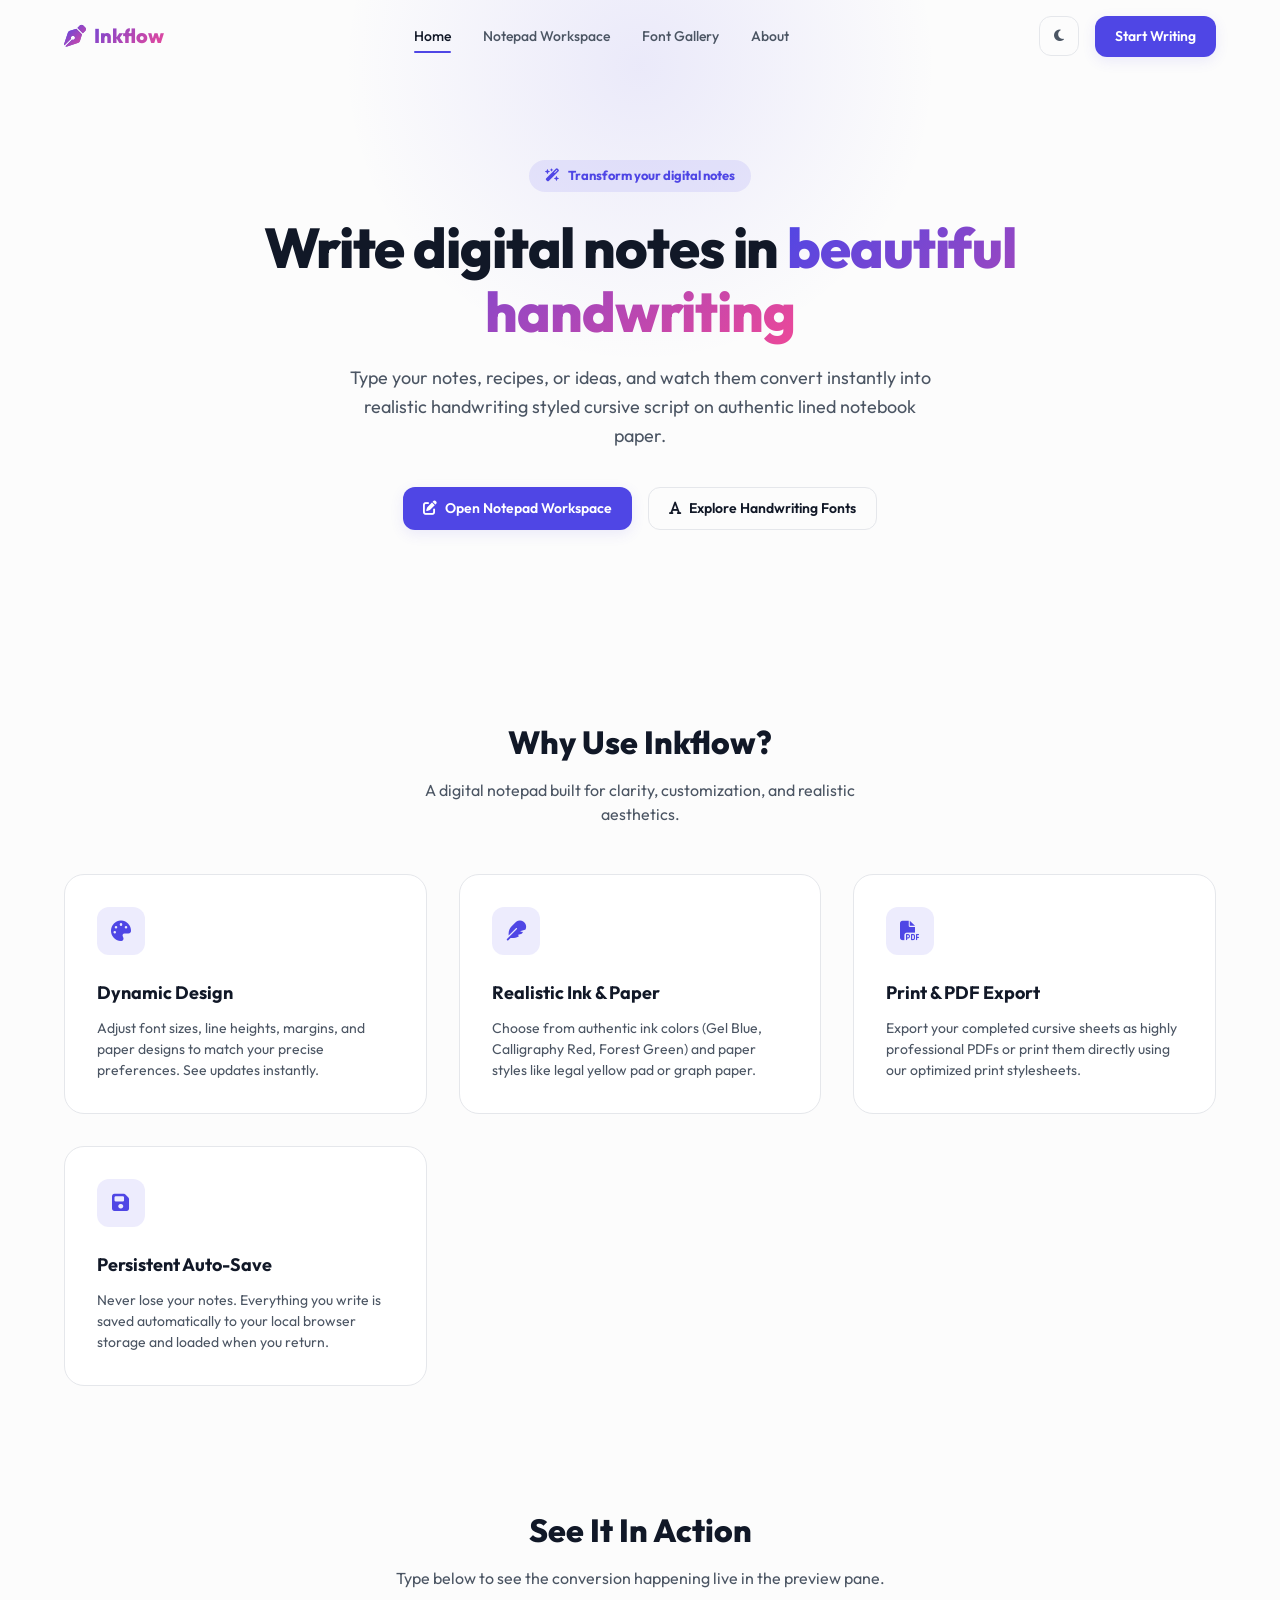
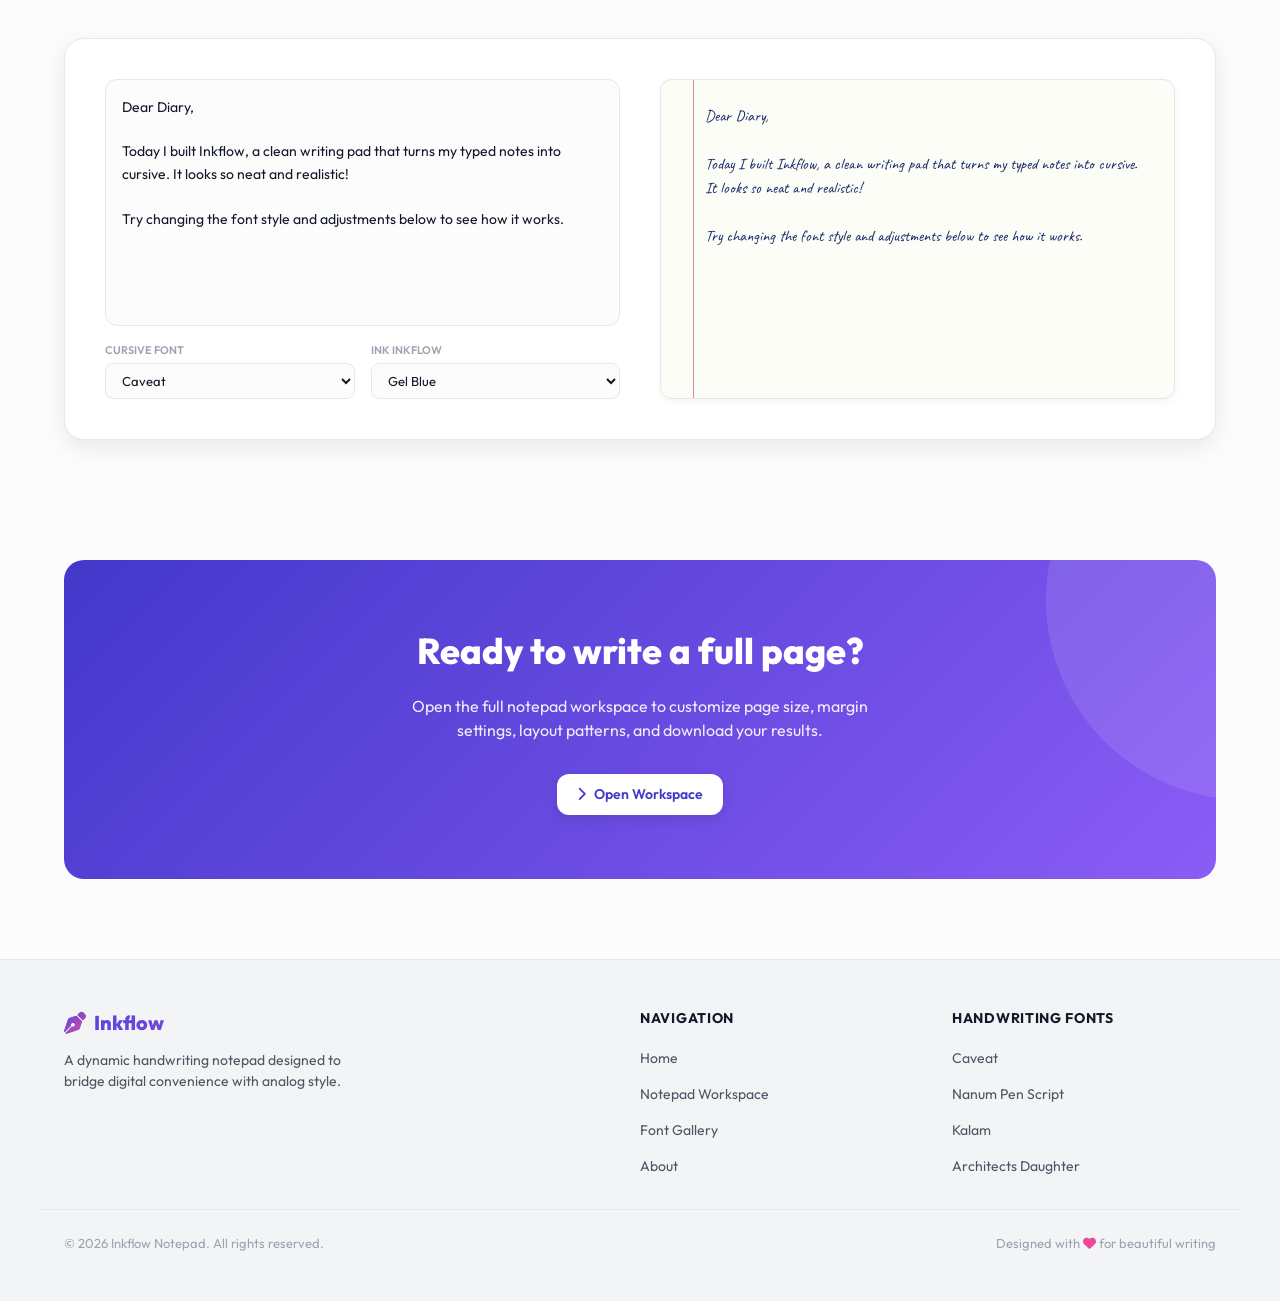
==== index.html @ 98b2b2d3 "Initial commit: Inkflow Notepad - handwriting web app with custom fonts, stamp feature, editor works" ====
<!DOCTYPE html>
<html lang="en" data-theme="light">
<head>
  <meta charset="UTF-8">
  <meta name="viewport" content="width=device-width, initial-scale=1.0">
  <title>Inkflow Notepad - Beautiful Typed Handwriting</title>
  <meta name="description" content="Generate beautiful cursive handwriting notebook pages from your typed text. Customize fonts, line spacing, margins, paper styling, and print or export as PDF.">
  <link rel="stylesheet" href="https://cdnjs.cloudflare.com/ajax/libs/font-awesome/6.4.0/css/all.min.css">
  <link rel="stylesheet" href="css/global.css">
  <link rel="stylesheet" href="css/landing.css">
</head>
<body>

  <!-- Navigation Header -->
  <header>
    <div class="container nav-container">
      <a href="index.html" class="logo">
        <i class="fa-solid fa-pen-nib"></i> Inkflow
      </a>
      <nav class="nav-links">
        <a href="index.html" class="nav-link active">Home</a>
        <a href="editor.html" class="nav-link">Notepad Workspace</a>
        <a href="fonts.html" class="nav-link">Font Gallery</a>
        <a href="about.html" class="nav-link">About</a>
      </nav>
      <div class="nav-actions">
        <button id="theme-toggle" class="theme-btn" aria-label="Toggle Theme">
          <i class="fa-solid fa-moon"></i>
          <i class="fa-solid fa-sun"></i>
        </button>
        <a href="editor.html" class="btn btn-primary">Start Writing</a>
        <button id="menu-toggle" class="menu-btn" aria-label="Toggle Mobile Menu">
          <i class="fa-solid fa-bars"></i>
        </button>
      </div>
    </div>
  </header>

  <!-- Hero Section -->
  <section class="hero">
    <div class="container">
      <div class="hero-tag">
        <i class="fa-solid fa-wand-magic-sparkles"></i> Transform your digital notes
      </div>
      <h1 class="hero-title">Write digital notes in <span>beautiful handwriting</span></h1>
      <p class="hero-subtitle">
        Type your notes, recipes, or ideas, and watch them convert instantly into realistic handwriting styled cursive script on authentic lined notebook paper.
      </p>
      <div class="hero-actions">
        <a href="editor.html" class="btn btn-primary btn-lg"><i class="fa-solid fa-pen-to-square"></i> Open Notepad Workspace</a>
        <a href="fonts.html" class="btn btn-secondary btn-lg"><i class="fa-solid fa-font"></i> Explore Handwriting Fonts</a>
      </div>
    </div>
  </section>

  <!-- Features Section -->
  <section class="features">
    <div class="container">
      <div class="section-header">
        <h2 class="section-title">Why Use Inkflow?</h2>
        <p class="section-subtitle">A digital notepad built for clarity, customization, and realistic aesthetics.</p>
      </div>
      <div class="features-grid">
        <div class="feature-card">
          <div class="feature-icon"><i class="fa-solid fa-palette"></i></div>
          <h3 class="feature-title">Dynamic Design</h3>
          <p class="feature-desc">Adjust font sizes, line heights, margins, and paper designs to match your precise preferences. See updates instantly.</p>
        </div>
        <div class="feature-card">
          <div class="feature-icon"><i class="fa-solid fa-feather"></i></div>
          <h3 class="feature-title">Realistic Ink & Paper</h3>
          <p class="feature-desc">Choose from authentic ink colors (Gel Blue, Calligraphy Red, Forest Green) and paper styles like legal yellow pad or graph paper.</p>
        </div>
        <div class="feature-card">
          <div class="feature-icon"><i class="fa-solid fa-file-pdf"></i></div>
          <h3 class="feature-title">Print & PDF Export</h3>
          <p class="feature-desc">Export your completed cursive sheets as highly professional PDFs or print them directly using our optimized print stylesheets.</p>
        </div>
        <div class="feature-card">
          <div class="feature-icon"><i class="fa-solid fa-floppy-disk"></i></div>
          <h3 class="feature-title">Persistent Auto-Save</h3>
          <p class="feature-desc">Never lose your notes. Everything you write is saved automatically to your local browser storage and loaded when you return.</p>
        </div>
      </div>
    </div>
  </section>

  <!-- Sandbox Section -->
  <section class="sandbox-section">
    <div class="container">
      <div class="section-header">
        <h2 class="section-title">See It In Action</h2>
        <p class="section-subtitle">Type below to see the conversion happening live in the preview pane.</p>
      </div>
      <div class="sandbox-container">
        <!-- Input Area -->
        <div class="sandbox-input-area">
          <textarea id="sandbox-txt" class="sandbox-textarea" placeholder="Type something here to see it convert...">Dear Diary,

Today I built Inkflow, a clean writing pad that turns my typed notes into cursive. It looks so neat and realistic!

Try changing the font style and adjustments below to see how it works.</textarea>
          <div class="sandbox-controls">
            <div class="sandbox-control-group">
              <label for="sb-font">Cursive Font</label>
              <select id="sb-font" class="sandbox-select">
                <option value="'Caveat', cursive">Caveat</option>
                <option value="'Nanum Pen Script', cursive">Nanum Pen Script</option>
                <option value="'Kalam', cursive">Kalam</option>
                <option value="'Architects Daughter', cursive">Architects Daughter</option>
                <option value="'Patrick Hand', cursive">Patrick Hand</option>
                <option value='"Playwrite IN", cursive'>Playwrite IN</option>
                <option value="'Tillana', cursive">Tillana</option>
                <option value="'Dekko', cursive">Dekko</option>
                <option value="'MyHandwriting', cursive">✍ MyHandwriting (Custom)</option>
              </select>
            </div>
            <div class="sandbox-control-group">
              <label for="sb-ink">Ink Inkflow</label>
              <select id="sb-ink" class="sandbox-select">
                <option value="#1a2a6c">Gel Blue</option>
                <option value="#1f2937">Ballpoint Black</option>
                <option value="#991b1b">Calligraphy Red</option>
                <option value="#065f46">Forest Green</option>
              </select>
            </div>
          </div>
        </div>

        <!-- Output Area -->
        <div class="sandbox-output-area">
          <div id="sb-paper" class="sandbox-paper">
            <div class="sandbox-margin-line"></div>
            <div id="sb-out" class="sandbox-text-out"></div>
          </div>
        </div>
      </div>
    </div>
  </section>

  <!-- CTA Banner Section -->
  <section class="container">
    <div class="cta-banner">
      <h2 class="cta-title">Ready to write a full page?</h2>
      <p class="cta-desc">Open the full notepad workspace to customize page size, margin settings, layout patterns, and download your results.</p>
      <a href="editor.html" class="btn btn-primary"><i class="fa-solid fa-chevron-right"></i> Open Workspace</a>
    </div>
  </section>

  <!-- Footer -->
  <footer>
    <div class="container footer-grid">
      <div class="footer-about">
        <a href="index.html" class="logo"><i class="fa-solid fa-pen-nib"></i> Inkflow</a>
        <p>A dynamic handwriting notepad designed to bridge digital convenience with analog style.</p>
      </div>
      <div>
        <h4 class="footer-title">Navigation</h4>
        <ul class="footer-links">
          <li><a href="index.html">Home</a></li>
          <li><a href="editor.html">Notepad Workspace</a></li>
          <li><a href="fonts.html">Font Gallery</a></li>
          <li><a href="about.html">About</a></li>
        </ul>
      </div>
      <div>
        <h4 class="footer-title">Handwriting Fonts</h4>
        <ul class="footer-links">
          <li><a href="https://fonts.google.com/specimen/Caveat" target="_blank" rel="noopener">Caveat</a></li>
          <li><a href="https://fonts.google.com/specimen/Nanum+Pen+Script" target="_blank" rel="noopener">Nanum Pen Script</a></li>
          <li><a href="https://fonts.google.com/specimen/Kalam" target="_blank" rel="noopener">Kalam</a></li>
          <li><a href="https://fonts.google.com/specimen/Architects+Daughter" target="_blank" rel="noopener">Architects Daughter</a></li>
        </ul>
      </div>
    </div>
    <div class="container footer-bottom">
      <p>&copy; 2026 Inkflow Notepad. All rights reserved.</p>
      <p>Designed with <i class="fa-solid fa-heart" style="color: #ec4899;"></i> for beautiful writing</p>
    </div>
  </footer>

  <script src="js/global.js"></script>
  <script>
    document.addEventListener('DOMContentLoaded', () => {
      const sandboxTxt = document.getElementById('sandbox-txt');
      const sbFont = document.getElementById('sb-font');
      const sbInk = document.getElementById('sb-ink');
      const sbOut = document.getElementById('sb-out');

      function updateSandbox() {
        sbOut.style.fontFamily = sbFont.value;
        sbOut.style.color = sbInk.value;
        sbOut.textContent = sandboxTxt.value;
      }

      [sandboxTxt, sbFont, sbInk].forEach(el => el.addEventListener('input', updateSandbox));
      updateSandbox();
    });
  </script>
</body>
</html>
---- css/global.css ----
@import url('https://fonts.googleapis.com/css2?family=Architects+Daughter&family=Caveat:wght@400;500;600;700&family=Dancing+Script:wght@400;500;600;700&family=Dekko&family=Indie+Flower&family=Kalam:wght@300;400;700&family=Nanum+Pen+Script&family=Outfit:wght@300;400;500;600;700;800&family=Pacifico&family=Patrick+Hand&family=Playwrite+IN:wght@100..400&family=Sacramento&family=Tillana:wght@400;500;600;700;800&display=swap');

/* ===== Custom Local Handwriting Font: "MyHandwriting" ===== */
/* Myfont = base: has digits (0-9), punctuation, space, A-Z, a-z */
@font-face {
  font-family: 'MyHandwriting';
  src: url('../font/Myfont-Regular.ttf') format('truetype'),
       url('../font/Myfont-Regular.otf') format('opentype');
  font-weight: 400;
  font-style: normal;
  font-display: swap;
  /* Covers everything: space, punctuation, digits, uppercase & lowercase */
  unicode-range: U+0020-005C, U+0061-007A;
}

/* Myfont2 = alternate letter glyphs for A-Z, a-z (style variant) */
@font-face {
  font-family: 'MyHandwriting';
  src: url('../font/Myfont2-Regular.otf') format('opentype');
  font-weight: 500;
  font-style: normal;
  font-display: swap;
  unicode-range: U+0041-005A, U+0061-007A;
}

/* Myfont3 = second alternate letter style for A-Z, a-z */
@font-face {
  font-family: 'MyHandwriting';
  src: url('../font/Myfont3-Regular.ttf') format('truetype'),
       url('../font/Myfont3-Regular.otf') format('opentype');
  font-weight: 600;
  font-style: normal;
  font-display: swap;
  unicode-range: U+0041-005A, U+0061-007A;
}

/* Myfont4 = special capital I only */
@font-face {
  font-family: 'MyHandwriting';
  src: url('../font/Myfont4-Regular.ttf') format('truetype'),
       url('../font/Myfont4-Regular.otf') format('opentype');
  font-weight: 700;
  font-style: normal;
  font-display: swap;
  unicode-range: U+0049; /* Capital I only */
}


:root {
  /* Font Family variables */
  --font-sans: 'Outfit', -apple-system, BlinkMacSystemFont, "Segoe UI", Roboto, Helvetica, Arial, sans-serif;
  
  /* Shared variables */
  --radius-sm: 8px;
  --radius-md: 12px;
  --radius-lg: 20px;
  --radius-full: 9999px;
  --transition-fast: 0.2s ease;
  --transition-normal: 0.3s ease;
  --transition-slow: 0.5s ease;
  --shadow-sm: 0 2px 8px rgba(0, 0, 0, 0.05);
  --shadow-md: 0 8px 24px rgba(0, 0, 0, 0.08);
  --shadow-lg: 0 16px 48px rgba(0, 0, 0, 0.12);

  /* Light Theme Variables */
  --bg-primary: #fcfcfc;
  --bg-secondary: #f3f4f6;
  --bg-card: #ffffff;
  --bg-glass: rgba(255, 255, 255, 0.7);
  --text-primary: #111827;
  --text-secondary: #4b5563;
  --text-tertiary: #9ca3af;
  --border-color: #e5e7eb;
  --accent-color: #4f46e5;
  --accent-hover: #4338ca;
  --accent-light: rgba(79, 70, 229, 0.1);
  --success-color: #10b981;
  
  /* Paper Presets */
  --paper-bg-ruled: #fdfdf7;
  --paper-line-ruled: #e2e4d9;
  --paper-margin-ruled: #d98ba0;
  
  --paper-bg-legal: #fffdeb;
  --paper-line-legal: #e6e3c5;
  --paper-margin-legal: #ea7085;
  
  --paper-bg-grid: #fafafa;
  --paper-line-grid: #e2e8f0;
  
  --paper-bg-vintage: #f2e6d0;
  --paper-line-vintage: #d3c4a9;
  --paper-margin-vintage: #c27c88;
}

[data-theme="dark"] {
  /* Dark Theme Variables */
  --bg-primary: #090c15;
  --bg-secondary: #111726;
  --bg-card: #151d30;
  --bg-glass: rgba(21, 29, 48, 0.7);
  --text-primary: #f3f4f6;
  --text-secondary: #9ca3af;
  --text-tertiary: #6b7280;
  --border-color: #243049;
  --accent-color: #6366f1;
  --accent-hover: #4f46e5;
  --accent-light: rgba(99, 102, 241, 0.15);
  --success-color: #34d399;
}

/* Base Styles */
* {
  margin: 0;
  padding: 0;
  box-sizing: border-box;
}

body {
  font-family: var(--font-sans);
  background-color: var(--bg-primary);
  color: var(--text-primary);
  line-height: 1.5;
  overflow-x: hidden;
  transition: background-color var(--transition-normal), color var(--transition-normal);
}

a {
  text-decoration: none;
  color: inherit;
}

button, input, select, textarea {
  font-family: inherit;
  outline: none;
}

/* Scrollbar */
::-webkit-scrollbar {
  width: 8px;
  height: 8px;
}
::-webkit-scrollbar-track {
  background: var(--bg-primary);
}
::-webkit-scrollbar-thumb {
  background: var(--border-color);
  border-radius: var(--radius-full);
}
::-webkit-scrollbar-thumb:hover {
  background: var(--text-tertiary);
}

/* Common Layout Container */
.container {
  max-width: 1200px;
  margin: 0 auto;
  padding: 0 24px;
}

/* Glassmorphism Panel */
.glass {
  background: var(--bg-glass);
  backdrop-filter: blur(12px);
  -webkit-backdrop-filter: blur(12px);
  border: 1px solid var(--border-color);
}

/* Navigation Header */
header {
  position: fixed;
  top: 0;
  left: 0;
  right: 0;
  height: 72px;
  display: flex;
  align-items: center;
  z-index: 1000;
  transition: background-color var(--transition-normal), border-color var(--transition-normal), box-shadow var(--transition-normal);
}

header.scrolled {
  background: var(--bg-glass);
  backdrop-filter: blur(16px);
  -webkit-backdrop-filter: blur(16px);
  border-bottom: 1px solid var(--border-color);
  box-shadow: var(--shadow-sm);
}

.nav-container {
  display: flex;
  justify-content: space-between;
  align-items: center;
  width: 100%;
}

.logo {
  font-size: 20px;
  font-weight: 800;
  background: linear-gradient(135deg, var(--accent-color), #ec4899);
  -webkit-background-clip: text;
  -webkit-text-fill-color: transparent;
  display: flex;
  align-items: center;
  gap: 8px;
}

.logo i {
  font-size: 22px;
  background: linear-gradient(135deg, var(--accent-color), #ec4899);
  -webkit-background-clip: text;
  -webkit-text-fill-color: transparent;
}

.nav-links {
  display: flex;
  align-items: center;
  gap: 32px;
}

.nav-link {
  font-size: 14px;
  font-weight: 500;
  color: var(--text-secondary);
  transition: color var(--transition-fast);
  position: relative;
}

.nav-link:hover, .nav-link.active {
  color: var(--text-primary);
}

.nav-link.active::after {
  content: '';
  position: absolute;
  bottom: -6px;
  left: 0;
  width: 100%;
  height: 2px;
  background: var(--accent-color);
  border-radius: var(--radius-full);
}

.nav-actions {
  display: flex;
  align-items: center;
  gap: 16px;
}

/* Theme Switcher Button */
.theme-btn {
  background: none;
  border: 1px solid var(--border-color);
  width: 40px;
  height: 40px;
  border-radius: var(--radius-md);
  color: var(--text-secondary);
  cursor: pointer;
  display: flex;
  align-items: center;
  justify-content: center;
  transition: background-color var(--transition-fast), color var(--transition-fast);
}

.theme-btn:hover {
  background-color: var(--bg-secondary);
  color: var(--text-primary);
}

.theme-btn .fa-sun {
  display: none;
}
[data-theme="dark"] .theme-btn .fa-moon {
  display: none;
}
[data-theme="dark"] .theme-btn .fa-sun {
  display: block;
}

/* Mobile Menu Button */
.menu-btn {
  display: none;
  background: none;
  border: none;
  color: var(--text-primary);
  font-size: 24px;
  cursor: pointer;
}

/* Premium Buttons */
.btn {
  display: inline-flex;
  align-items: center;
  justify-content: center;
  gap: 8px;
  padding: 10px 20px;
  font-size: 14px;
  font-weight: 600;
  border-radius: var(--radius-md);
  cursor: pointer;
  transition: transform var(--transition-fast), background-color var(--transition-fast), box-shadow var(--transition-fast);
}

.btn:active {
  transform: scale(0.97);
}

.btn-primary {
  background-color: var(--accent-color);
  color: #ffffff;
  border: none;
  box-shadow: 0 4px 14px var(--accent-light);
}

.btn-primary:hover {
  background-color: var(--accent-hover);
  box-shadow: 0 6px 20px var(--accent-light);
}

.btn-secondary {
  background-color: transparent;
  color: var(--text-primary);
  border: 1px solid var(--border-color);
}

.btn-secondary:hover {
  background-color: var(--bg-secondary);
}

/* Footer Section */
footer {
  border-top: 1px solid var(--border-color);
  padding: 48px 0;
  margin-top: 80px;
  background-color: var(--bg-secondary);
  transition: background-color var(--transition-normal);
}

.footer-grid {
  display: grid;
  grid-template-columns: 2fr 1fr 1fr;
  gap: 48px;
  margin-bottom: 32px;
}

.footer-about p {
  color: var(--text-secondary);
  margin-top: 12px;
  max-width: 320px;
  font-size: 14px;
}

.footer-title {
  font-size: 14px;
  font-weight: 700;
  color: var(--text-primary);
  margin-bottom: 16px;
  text-transform: uppercase;
  letter-spacing: 0.05em;
}

.footer-links {
  list-style: none;
  display: flex;
  flex-direction: column;
  gap: 12px;
}

.footer-links a {
  font-size: 14px;
  color: var(--text-secondary);
  transition: color var(--transition-fast);
}

.footer-links a:hover {
  color: var(--accent-color);
}

.footer-bottom {
  border-top: 1px solid var(--border-color);
  padding-top: 24px;
  display: flex;
  justify-content: space-between;
  align-items: center;
  font-size: 13px;
  color: var(--text-tertiary);
}

/* Responsive adjustments */
@media (max-width: 768px) {
  .nav-links {
    display: none;
    position: fixed;
    top: 72px;
    left: 0;
    right: 0;
    background-color: var(--bg-card);
    border-bottom: 1px solid var(--border-color);
    flex-direction: column;
    padding: 24px;
    gap: 16px;
    box-shadow: var(--shadow-md);
  }
  
  .nav-links.active {
    display: flex;
  }
  
  .menu-btn {
    display: block;
  }
  
  .footer-grid {
    grid-template-columns: 1fr;
    gap: 32px;
  }
}
---- css/landing.css ----
/* Landing Page Styles */

/* Hero Section */
.hero {
  padding: 160px 0 80px 0;
  text-align: center;
  position: relative;
  overflow: hidden;
}

.hero::before {
  content: '';
  position: absolute;
  top: 10%;
  left: 50%;
  transform: translate(-50%, -50%);
  width: 600px;
  height: 600px;
  background: radial-gradient(circle, var(--accent-light) 0%, transparent 70%);
  z-index: -1;
  pointer-events: none;
}

.hero-tag {
  display: inline-flex;
  align-items: center;
  gap: 8px;
  padding: 6px 16px;
  background-color: var(--accent-light);
  color: var(--accent-color);
  font-size: 13px;
  font-weight: 700;
  border-radius: var(--radius-full);
  margin-bottom: 24px;
}

.hero-title {
  font-size: 56px;
  font-weight: 800;
  line-height: 1.15;
  letter-spacing: -0.02em;
  margin-bottom: 20px;
  max-width: 800px;
  margin-left: auto;
  margin-right: auto;
}

.hero-title span {
  background: linear-gradient(135deg, var(--accent-color), #ec4899);
  -webkit-background-clip: text;
  -webkit-text-fill-color: transparent;
}

.hero-subtitle {
  font-size: 18px;
  color: var(--text-secondary);
  max-width: 600px;
  margin: 0 auto 36px auto;
  line-height: 1.6;
}

.hero-actions {
  display: flex;
  justify-content: center;
  gap: 16px;
  margin-bottom: 48px;
}

/* Feature Grid */
.features {
  padding: 60px 0;
}

.section-header {
  text-align: center;
  margin-bottom: 48px;
}

.section-title {
  font-size: 32px;
  font-weight: 800;
  margin-bottom: 12px;
}

.section-subtitle {
  color: var(--text-secondary);
  font-size: 16px;
  max-width: 500px;
  margin: 0 auto;
}

.features-grid {
  display: grid;
  grid-template-columns: repeat(auto-fit, minmax(280px, 1fr));
  gap: 32px;
}

.feature-card {
  padding: 32px;
  border-radius: var(--radius-lg);
  border: 1px solid var(--border-color);
  background-color: var(--bg-card);
  transition: transform var(--transition-normal), box-shadow var(--transition-normal), border-color var(--transition-normal);
}

.feature-card:hover {
  transform: translateY(-8px);
  box-shadow: var(--shadow-md);
  border-color: var(--accent-color);
}

.feature-icon {
  width: 48px;
  height: 48px;
  border-radius: var(--radius-md);
  background-color: var(--accent-light);
  color: var(--accent-color);
  display: flex;
  align-items: center;
  justify-content: center;
  font-size: 20px;
  margin-bottom: 24px;
}

.feature-title {
  font-size: 18px;
  font-weight: 700;
  margin-bottom: 12px;
}

.feature-desc {
  color: var(--text-secondary);
  font-size: 14px;
  line-height: 1.5;
}

/* Sandbox Mini-Demo */
.sandbox-section {
  padding: 60px 0;
}

.sandbox-container {
  display: grid;
  grid-template-columns: 1fr 1fr;
  gap: 40px;
  background-color: var(--bg-card);
  border-radius: var(--radius-lg);
  padding: 40px;
  box-shadow: var(--shadow-md);
  border: 1px solid var(--border-color);
  align-items: stretch;
}

.sandbox-input-area {
  display: flex;
  flex-direction: column;
  gap: 16px;
}

.sandbox-textarea {
  width: 100%;
  flex-grow: 1;
  min-height: 220px;
  padding: 16px;
  border-radius: var(--radius-md);
  border: 1px solid var(--border-color);
  background-color: var(--bg-primary);
  color: var(--text-primary);
  resize: none;
  font-size: 14px;
  line-height: 1.6;
  transition: border-color var(--transition-fast);
}

.sandbox-textarea:focus {
  border-color: var(--accent-color);
}

.sandbox-controls {
  display: flex;
  flex-wrap: wrap;
  gap: 16px;
}

.sandbox-control-group {
  display: flex;
  flex-direction: column;
  gap: 4px;
  flex: 1;
  min-width: 120px;
}

.sandbox-control-group label {
  font-size: 11px;
  font-weight: 600;
  color: var(--text-tertiary);
  text-transform: uppercase;
}

.sandbox-select, .sandbox-input {
  padding: 8px 12px;
  border-radius: var(--radius-sm);
  border: 1px solid var(--border-color);
  background-color: var(--bg-primary);
  color: var(--text-primary);
  font-size: 13px;
}

.sandbox-output-area {
  border-radius: var(--radius-md);
  box-shadow: inset 0 2px 8px rgba(0, 0, 0, 0.02);
  display: flex;
  flex-direction: column;
  position: relative;
  min-height: 320px;
}

.sandbox-paper {
  flex-grow: 1;
  background-color: var(--paper-bg-ruled);
  border: 1px solid var(--border-color);
  border-radius: var(--radius-md);
  padding: 24px 24px 24px 44px;
  position: relative;
  overflow: hidden;
  box-shadow: var(--shadow-sm);
}

.sandbox-margin-line {
  position: absolute;
  left: 32px;
  top: 0;
  bottom: 0;
  width: 1px;
  background-color: var(--paper-margin-ruled);
}

.sandbox-text-out {
  white-space: pre-wrap;
  position: relative;
  word-wrap: break-word;
  outline: none;
}

/* Call to Action Banner */
.cta-banner {
  margin: 60px 0;
  padding: 64px 32px;
  border-radius: var(--radius-lg);
  background: linear-gradient(135deg, var(--accent-hover), #8b5cf6);
  color: #ffffff;
  text-align: center;
  position: relative;
  overflow: hidden;
}

.cta-banner::before {
  content: '';
  position: absolute;
  top: -50%;
  right: -20%;
  width: 400px;
  height: 400px;
  border-radius: var(--radius-full);
  background: rgba(255, 255, 255, 0.1);
  pointer-events: none;
}

.cta-title {
  font-size: 36px;
  font-weight: 800;
  margin-bottom: 16px;
}

.cta-desc {
  font-size: 16px;
  margin-bottom: 32px;
  opacity: 0.9;
  max-width: 500px;
  margin-left: auto;
  margin-right: auto;
}

.cta-banner .btn-primary {
  background-color: #ffffff;
  color: var(--accent-hover);
  box-shadow: 0 4px 14px rgba(0, 0, 0, 0.1);
}

.cta-banner .btn-primary:hover {
  background-color: var(--bg-secondary);
  box-shadow: 0 6px 20px rgba(0, 0, 0, 0.15);
}

/* Responsive Sandbox */
@media (max-width: 768px) {
  .hero-title {
    font-size: 38px;
  }
  
  .sandbox-container {
    grid-template-columns: 1fr;
    padding: 20px;
  }
  
  .cta-title {
    font-size: 28px;
  }
}
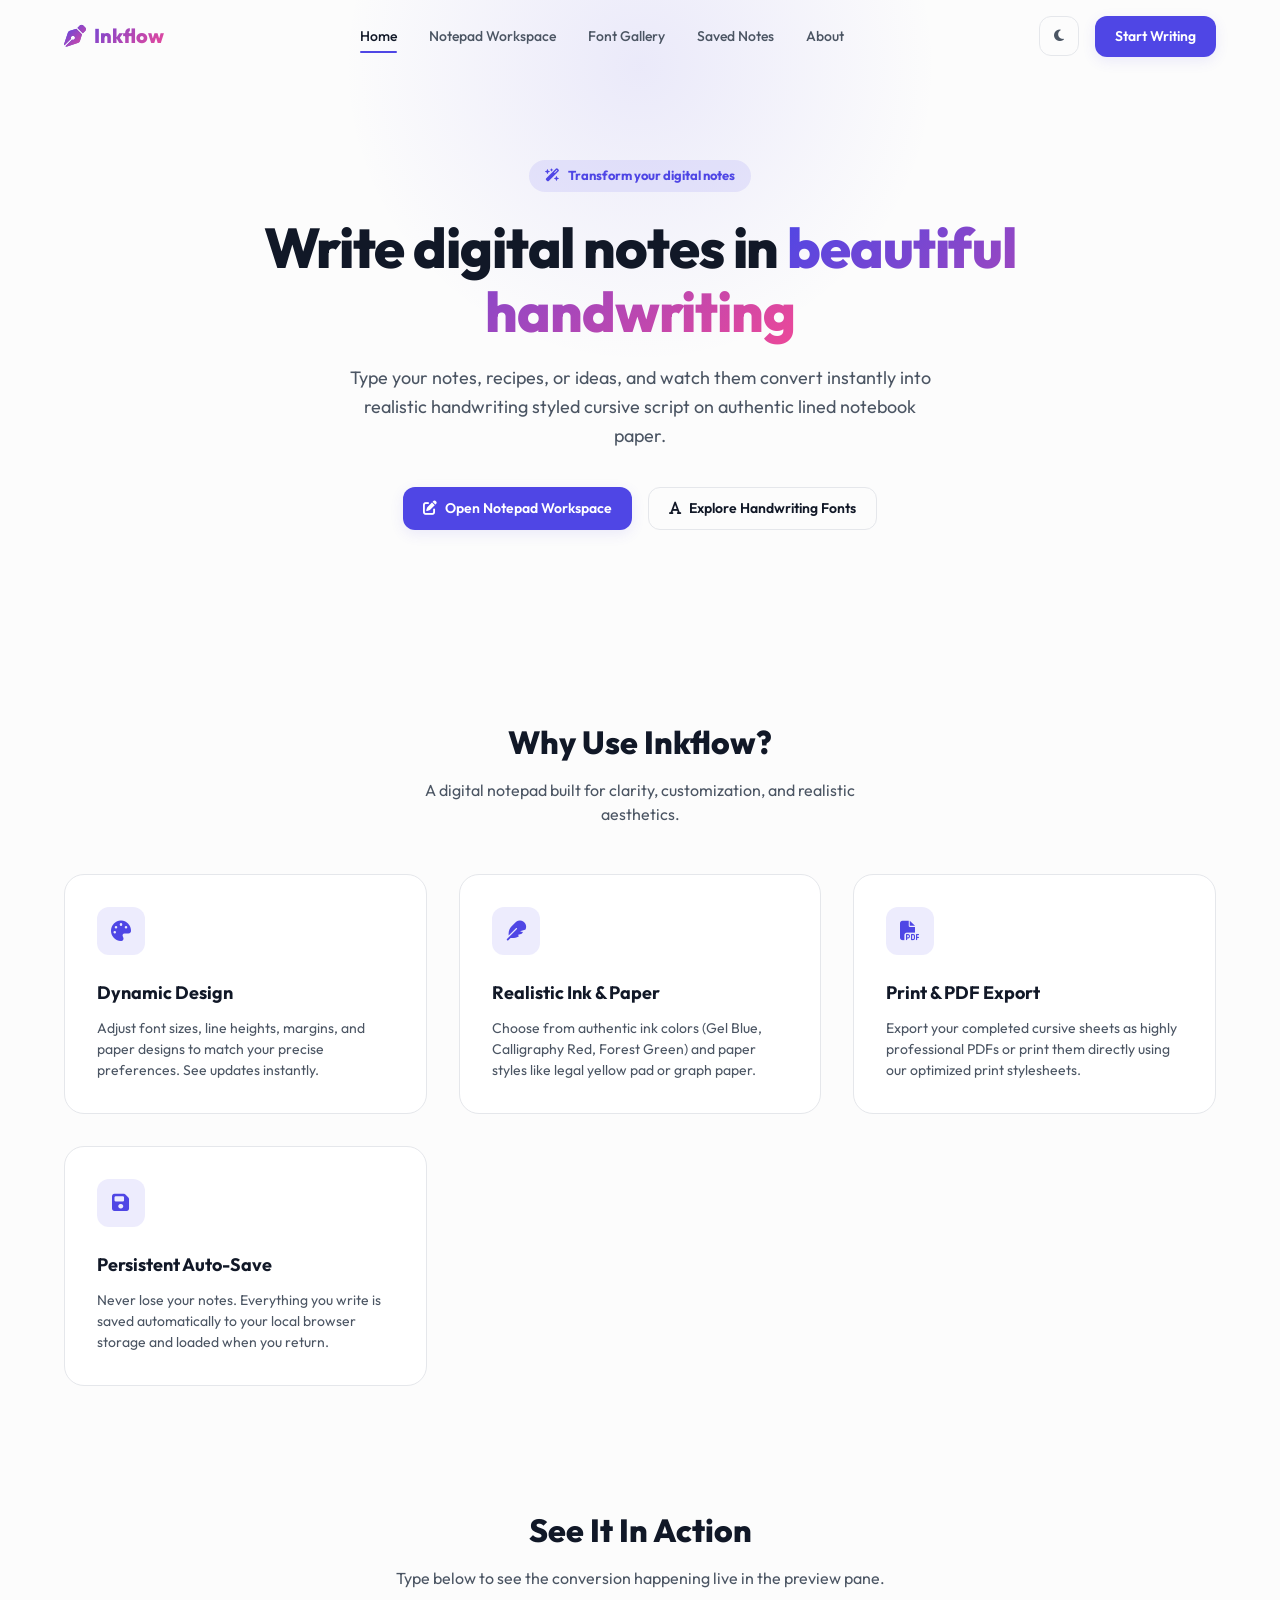
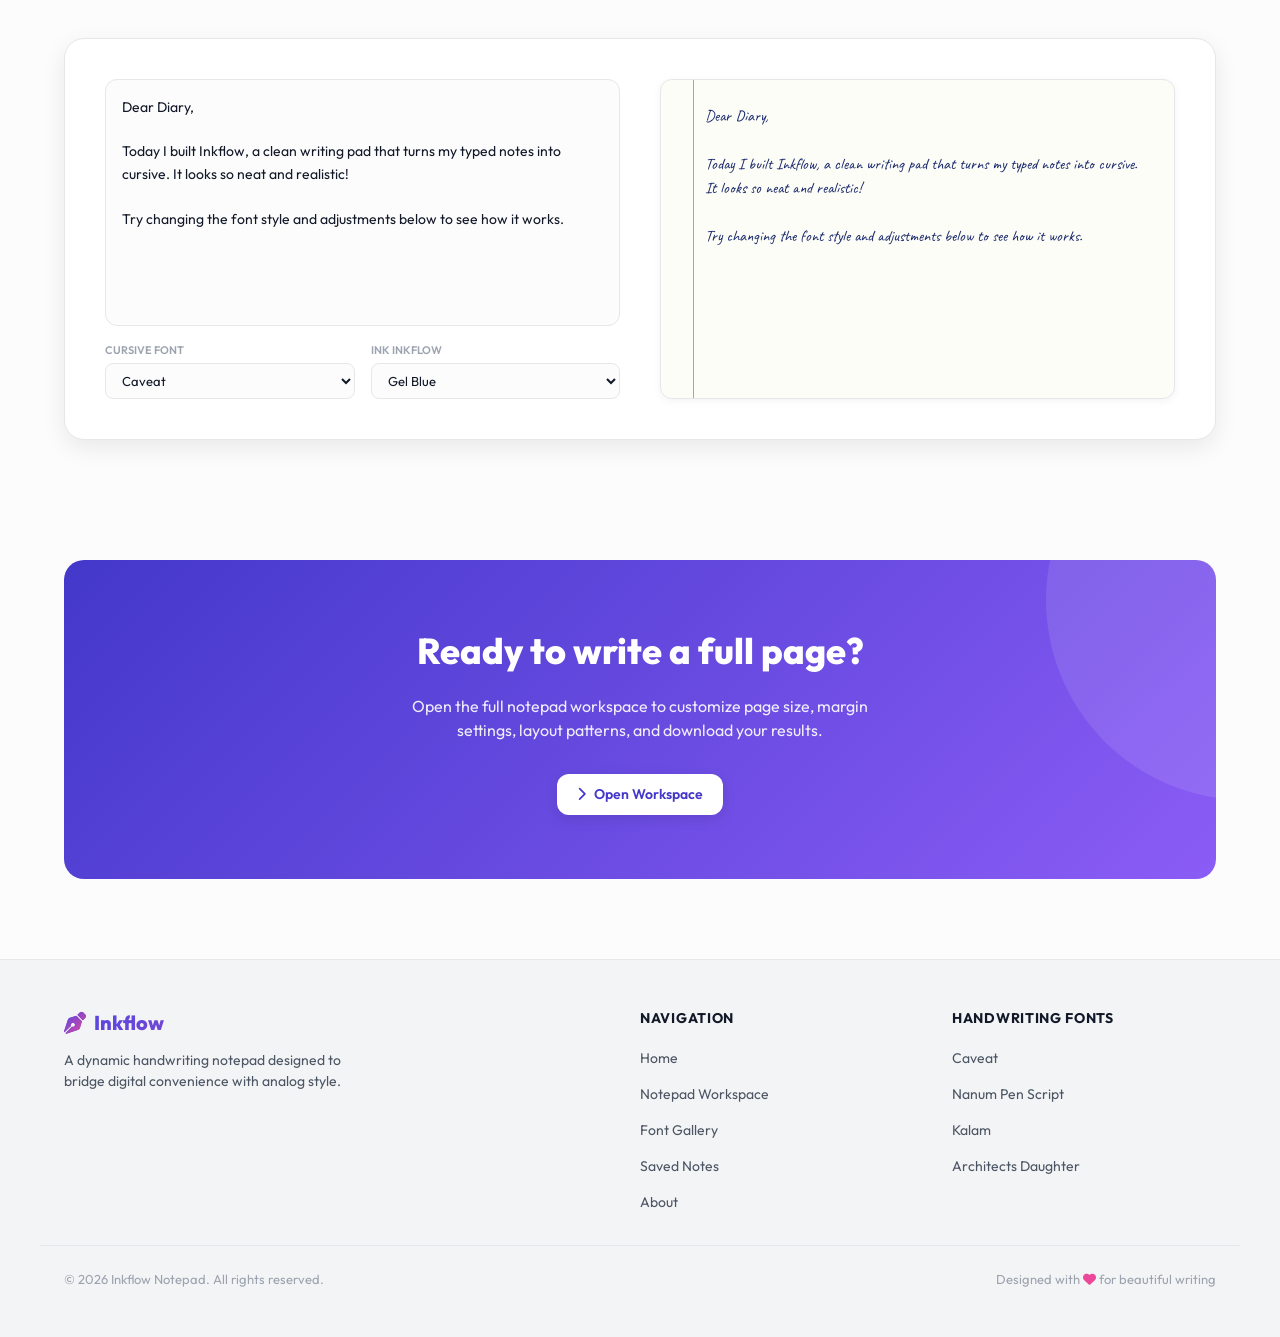
==== commit d44794b3: "Add Saved Notes library, Multi-Page system, Razor Page Slicer, and Gemma 4 AI Transcriber" ====
--- a/index.html
+++ b/index.html
@@ -21,6 +21,7 @@
         <a href="index.html" class="nav-link active">Home</a>
         <a href="editor.html" class="nav-link">Notepad Workspace</a>
         <a href="fonts.html" class="nav-link">Font Gallery</a>
+        <a href="notes.html" class="nav-link">Saved Notes</a>
         <a href="about.html" class="nav-link">About</a>
       </nav>
       <div class="nav-actions">
@@ -160,6 +161,7 @@
           <li><a href="index.html">Home</a></li>
           <li><a href="editor.html">Notepad Workspace</a></li>
           <li><a href="fonts.html">Font Gallery</a></li>
+          <li><a href="notes.html">Saved Notes</a></li>
           <li><a href="about.html">About</a></li>
         </ul>
       </div>
